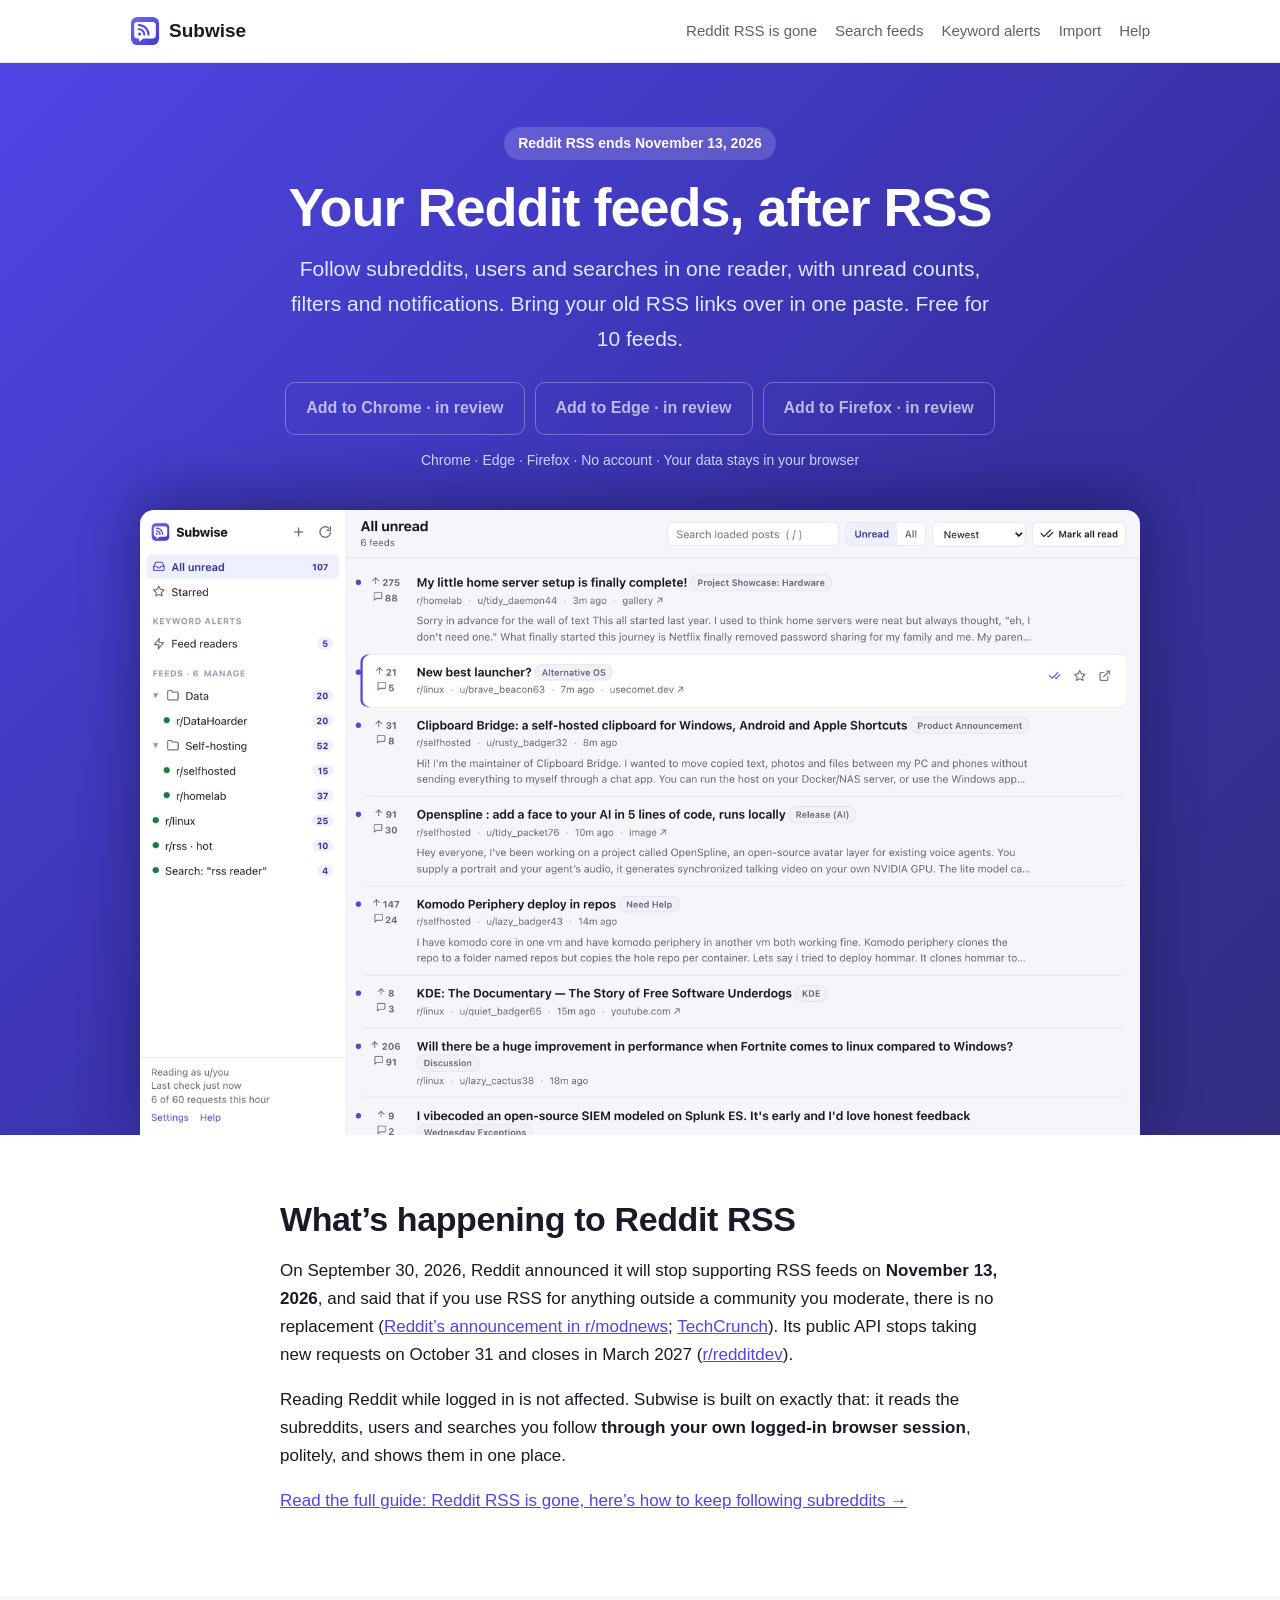
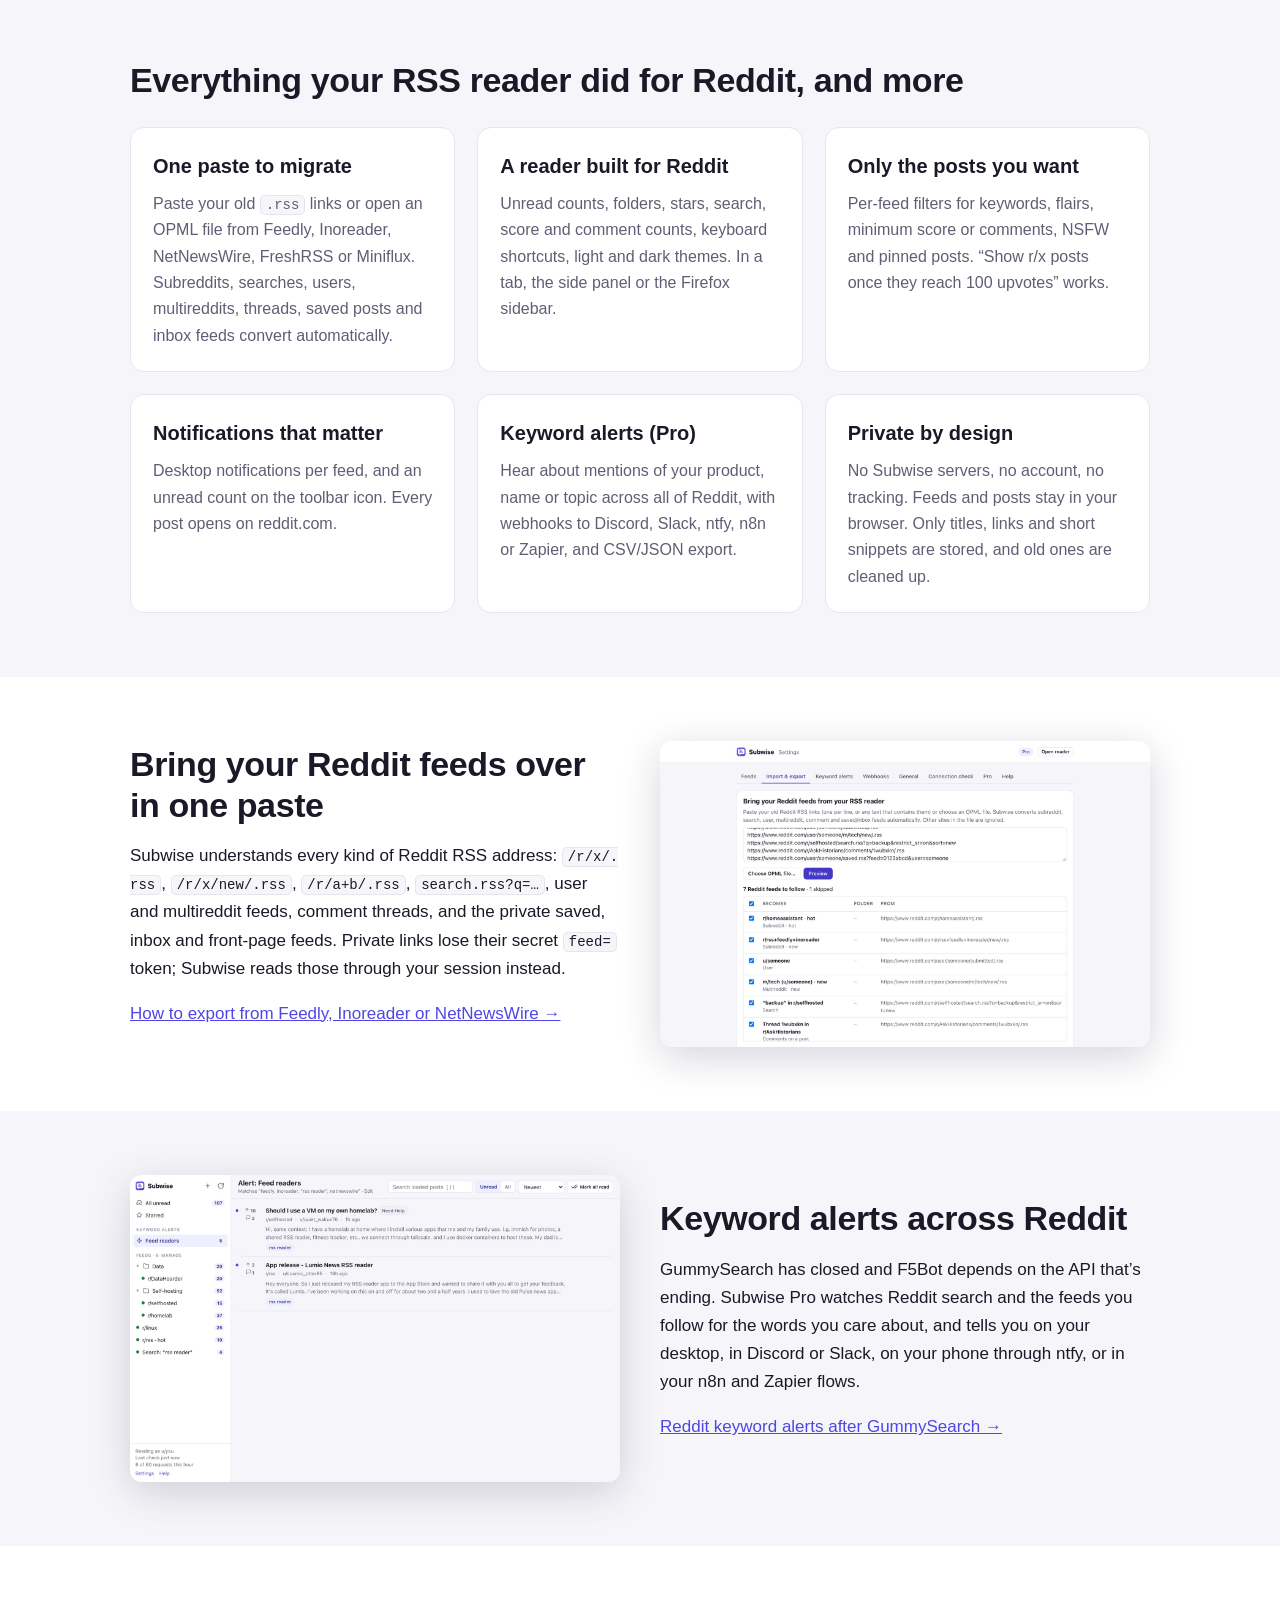
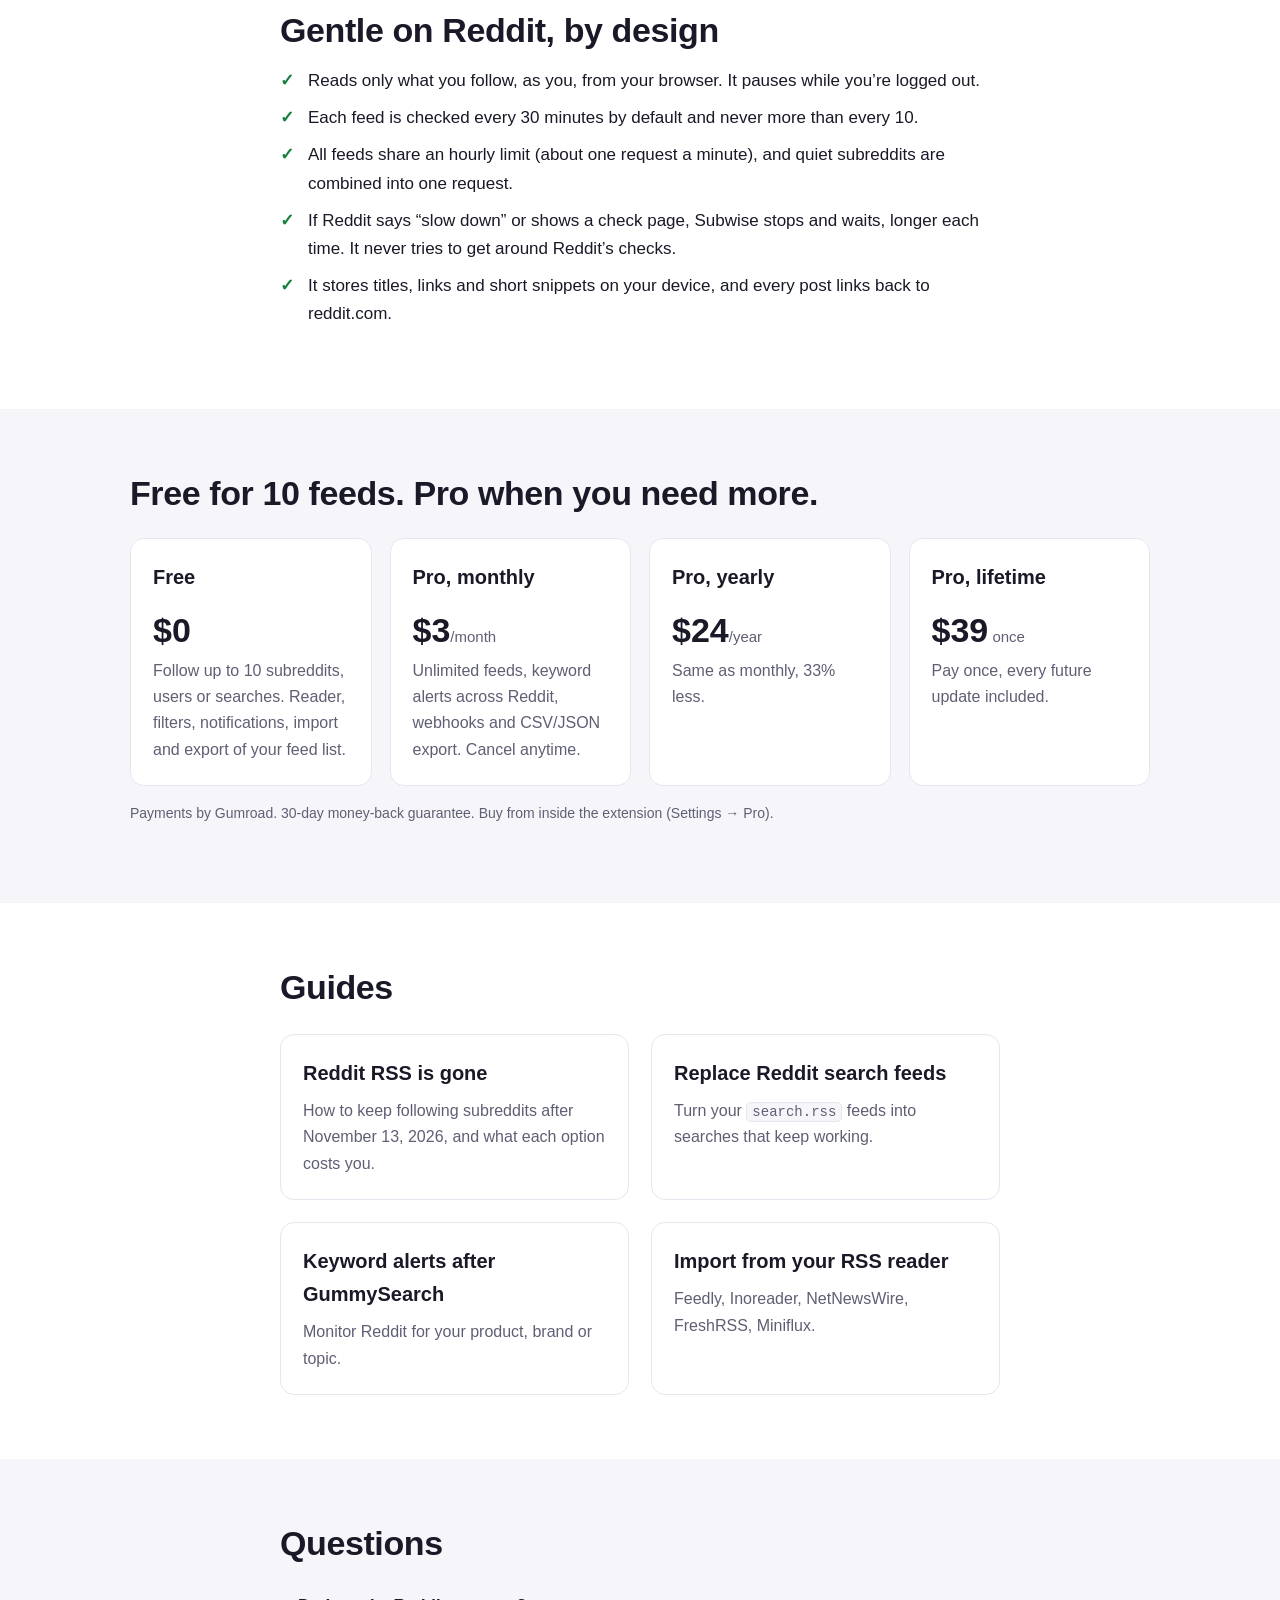
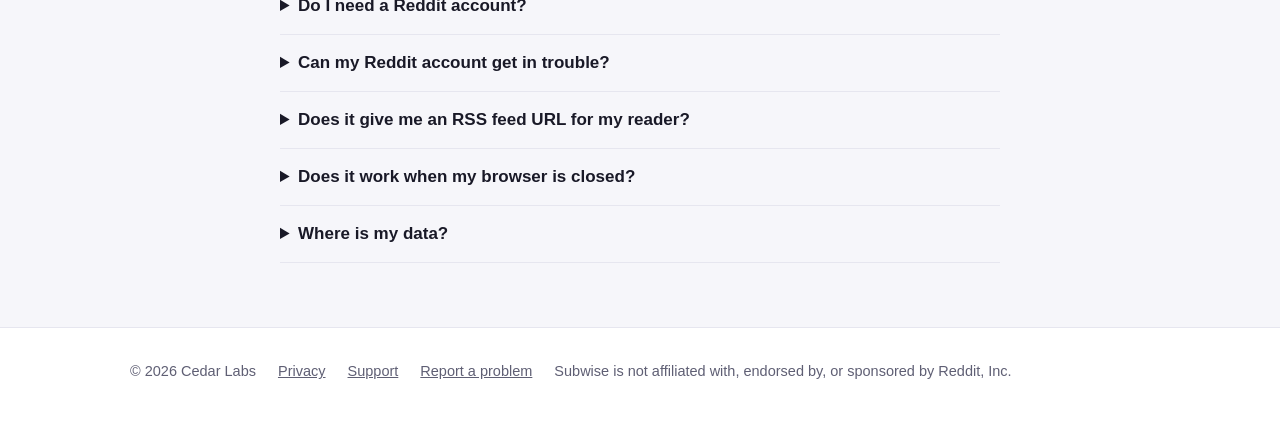
==== index.html @ 4b00b006 "Subwise website and guides Co-Authored-By: Claude Opus 5.5 <noreply@anthropic.com>" ====
<!doctype html>
<html lang="en">
<head>
<meta charset="utf-8">
<meta name="viewport" content="width=device-width, initial-scale=1">
<title>Subwise: Reddit RSS replacement, subreddit notifier and keyword alerts</title>
<meta name="description" content="Reddit RSS ends on November 13, 2026. Subwise is a browser extension that keeps your subreddit, search and user feeds working, with unread counts, filters, notifications and keyword alerts.">
<link rel="canonical" href="https://nkiro33.github.io/subwise/">
<link rel="icon" href="img/favicon-32.png">
<meta property="og:type" content="website">
<meta property="og:title" content="Subwise: Reddit RSS replacement, subreddit notifier and keyword alerts">
<meta property="og:description" content="Reddit RSS ends on November 13, 2026. Subwise is a browser extension that keeps your subreddit, search and user feeds working, with unread counts, filters, notifications and keyword alerts.">
<meta property="og:url" content="https://nkiro33.github.io/subwise/">
<meta property="og:image" content="https://nkiro33.github.io/subwise/img/og.png">
<meta name="twitter:card" content="summary_large_image">
<link rel="stylesheet" href="style.css">
<script type="application/ld+json">{"@context":"https://schema.org","@type":"SoftwareApplication","name":"Subwise","applicationCategory":"BrowserApplication","operatingSystem":"Chrome, Edge, Firefox","description":"Follow subreddits, users and searches after Reddit RSS ends.","offers":[{"@type":"Offer","price":"0","priceCurrency":"USD"},{"@type":"Offer","price":"3","priceCurrency":"USD","description":"Pro, monthly"}]}</script>
</head>
<body>
<header class="top"><div class="wrap">
  <a class="brand" href="./"><img src="img/icon.svg" alt="">Subwise</a>
  <nav><a href="reddit-rss-alternative.html">Reddit RSS is gone</a><a href="replace-reddit-search-rss.html">Search feeds</a><a href="reddit-keyword-alerts.html">Keyword alerts</a><a href="import-reddit-feeds.html">Import</a><a href="support.html">Help</a></nav>
</div></header>
<section class="hero"><div class="wrap">
  <span class="badge">Reddit RSS ends November 13, 2026</span>
  <h1>Your Reddit feeds, after RSS</h1>
  <p class="lead">Follow subreddits, users and searches in one reader, with unread counts, filters and notifications. Bring your old RSS links over in one paste. Free for 10 feeds.</p>
  <div class="cta"><a class="btn ghost" aria-disabled="true" title="In store review">Add to Chrome · in review</a><a class="btn ghost" aria-disabled="true" title="In store review">Add to Edge · in review</a><a class="btn ghost" aria-disabled="true" title="In store review">Add to Firefox · in review</a></div>
  <small>Chrome · Edge · Firefox · No account · Your data stays in your browser</small>
  <img class="shot" src="img/1-reader.jpg" alt="The Subwise reader showing unread posts from several subreddits, with folders and unread counts" width="1600" height="1000">
</div></section>

<section><div class="narrow">
  <h2>What’s happening to Reddit RSS</h2>
  <p>On September 30, 2026, Reddit announced it will stop supporting RSS feeds on <b>November 13, 2026</b>, and said that if you use RSS for anything outside a community you moderate, there is no replacement (<a href="https://www.reddit.com/r/modnews/comments/1wubgvt/continuing_our_infrastructure_updates_whats/">Reddit’s announcement in r/modnews</a>; <a href="https://techcrunch.com/2026/09/30/reddit-is-killing-rss-feeds-ending-public-api-access-because-of-ai-bots/">TechCrunch</a>). Its public API stops taking new requests on October 31 and closes in March 2027 (<a href="https://www.reddit.com/r/redditdev/comments/1wubcvf/moving_data_api_apps_to_the_developer_platform/">r/redditdev</a>).</p>
  <p>Reading Reddit while logged in is not affected. Subwise is built on exactly that: it reads the subreddits, users and searches you follow <b>through your own logged-in browser session</b>, politely, and shows them in one place.</p>
  <p><a href="reddit-rss-alternative.html">Read the full guide: Reddit RSS is gone, here’s how to keep following subreddits →</a></p>
</div></section>

<section class="soft"><div class="wrap">
  <h2>Everything your RSS reader did for Reddit, and more</h2>
  <div class="grid3">
    <div class="card"><h3>One paste to migrate</h3><p>Paste your old <code>.rss</code> links or open an OPML file from Feedly, Inoreader, NetNewsWire, FreshRSS or Miniflux. Subreddits, searches, users, multireddits, threads, saved posts and inbox feeds convert automatically.</p></div>
    <div class="card"><h3>A reader built for Reddit</h3><p>Unread counts, folders, stars, search, score and comment counts, keyboard shortcuts, light and dark themes. In a tab, the side panel or the Firefox sidebar.</p></div>
    <div class="card"><h3>Only the posts you want</h3><p>Per-feed filters for keywords, flairs, minimum score or comments, NSFW and pinned posts. “Show r/x posts once they reach 100 upvotes” works.</p></div>
    <div class="card"><h3>Notifications that matter</h3><p>Desktop notifications per feed, and an unread count on the toolbar icon. Every post opens on reddit.com.</p></div>
    <div class="card"><h3>Keyword alerts (Pro)</h3><p>Hear about mentions of your product, name or topic across all of Reddit, with webhooks to Discord, Slack, ntfy, n8n or Zapier, and CSV/JSON export.</p></div>
    <div class="card"><h3>Private by design</h3><p>No Subwise servers, no account, no tracking. Feeds and posts stay in your browser. Only titles, links and short snippets are stored, and old ones are cleaned up.</p></div>
  </div>
</div></section>

<section><div class="wrap split">
  <div><h2>Bring your Reddit feeds over in one paste</h2>
  <p>Subwise understands every kind of Reddit RSS address: <code>/r/x/.rss</code>, <code>/r/x/new/.rss</code>, <code>/r/a+b/.rss</code>, <code>search.rss?q=…</code>, user and multireddit feeds, comment threads, and the private saved, inbox and front-page feeds. Private links lose their secret <code>feed=</code> token; Subwise reads those through your session instead.</p>
  <p><a href="import-reddit-feeds.html">How to export from Feedly, Inoreader or NetNewsWire →</a></p></div>
  <img src="img/2-import.jpg" alt="Import screen converting old Reddit RSS links into Subwise feeds" loading="lazy" width="1600" height="1000">
</div></section>

<section class="soft"><div class="wrap split">
  <img src="img/3-alerts.jpg" alt="Keyword alert matches in the Subwise reader" loading="lazy" width="1600" height="1000">
  <div><h2>Keyword alerts across Reddit</h2>
  <p>GummySearch has closed and F5Bot depends on the API that’s ending. Subwise Pro watches Reddit search and the feeds you follow for the words you care about, and tells you on your desktop, in Discord or Slack, on your phone through ntfy, or in your n8n and Zapier flows.</p>
  <p><a href="reddit-keyword-alerts.html">Reddit keyword alerts after GummySearch →</a></p></div>
</div></section>

<section><div class="narrow">
  <h2>Gentle on Reddit, by design</h2>
  <ul class="checks">
    <li>Reads only what you follow, as you, from your browser. It pauses while you’re logged out.</li>
    <li>Each feed is checked every 30 minutes by default and never more than every 10.</li>
    <li>All feeds share an hourly limit (about one request a minute), and quiet subreddits are combined into one request.</li>
    <li>If Reddit says “slow down” or shows a check page, Subwise stops and waits, longer each time. It never tries to get around Reddit’s checks.</li>
    <li>It stores titles, links and short snippets on your device, and every post links back to reddit.com.</li>
  </ul>
</div></section>

<section class="soft" id="pricing"><div class="wrap">
  <h2>Free for 10 feeds. Pro when you need more.</h2>
  <div class="price-grid">
    <div class="card"><h3>Free</h3><div class="price">$0</div><p>Follow up to 10 subreddits, users or searches. Reader, filters, notifications, import and export of your feed list.</p></div>
    <div class="card"><h3>Pro, monthly</h3><div class="price">$3<small>/month</small></div><p>Unlimited feeds, keyword alerts across Reddit, webhooks and CSV/JSON export. Cancel anytime.</p></div>
    <div class="card"><h3>Pro, yearly</h3><div class="price">$24<small>/year</small></div><p>Same as monthly, 33% less.</p></div>
    <div class="card"><h3>Pro, lifetime</h3><div class="price">$39<small> once</small></div><p>Pay once, every future update included.</p></div>
  </div>
  <p class="small" style="margin-top:16px">Payments by Gumroad. 30-day money-back guarantee. Buy from inside the extension (Settings → Pro).</p>
</div></section>

<section><div class="narrow">
  <h2>Guides</h2>
  <div class="grid3 guides">
    <a class="card" href="reddit-rss-alternative.html"><h3>Reddit RSS is gone</h3><p>How to keep following subreddits after November 13, 2026, and what each option costs you.</p></a>
    <a class="card" href="replace-reddit-search-rss.html"><h3>Replace Reddit search feeds</h3><p>Turn your <code>search.rss</code> feeds into searches that keep working.</p></a>
    <a class="card" href="reddit-keyword-alerts.html"><h3>Keyword alerts after GummySearch</h3><p>Monitor Reddit for your product, brand or topic.</p></a>
    <a class="card" href="import-reddit-feeds.html"><h3>Import from your RSS reader</h3><p>Feedly, Inoreader, NetNewsWire, FreshRSS, Miniflux.</p></a>
  </div>
</div></section>

<section class="soft"><div class="narrow faq">
  <h2>Questions</h2>
  <details><summary>Do I need a Reddit account?</summary><p>Yes. Reddit stopped serving its data pages (<code>.json</code>) to logged-out visitors in May 2026, and Subwise only reads Reddit as you, through your logged-in session. A free account that never posts is enough.</p></details>
  <details><summary>Can my Reddit account get in trouble?</summary><p>Subwise behaves like a person leaving a Reddit tab open: a few requests an hour per feed, an overall cap of about one a minute, and an immediate stop if Reddit pushes back. It doesn’t post, vote or comment, and it never works around Reddit’s checks. Reddit hasn’t published rules for browser extensions, so we keep the footprint small on purpose.</p></details>
  <details><summary>Does it give me an RSS feed URL for my reader?</summary><p>No. Republishing Reddit as a public feed is exactly what Reddit is shutting down, so Subwise keeps your feeds in its own reader instead. Pro webhooks can push new posts (titles, links, short snippets) to Discord, Slack, ntfy or your automations.</p></details>
  <details><summary>Does it work when my browser is closed?</summary><p>No. Subwise runs in your browser, so it checks while the browser is open and catches up when you open it again.</p></details>
  <details><summary>Where is my data?</summary><p>In your browser only. There are no Subwise servers. See the <a href="privacy.html">privacy policy</a>.</p></details>
</div></section>
<footer><div class="wrap">
  <span>© 2026 Cedar Labs</span>
  <a href="privacy.html">Privacy</a>
  <a href="support.html">Support</a>
  <a href="https://github.com/nkiro33/subwise/issues">Report a problem</a>
  <span>Subwise is not affiliated with, endorsed by, or sponsored by Reddit, Inc.</span>
</div></footer>
</body>
</html>
---- style.css ----
:root {
  --bg: #ffffff; --soft: #f6f6fa; --text: #191927; --muted: #5f5f74; --border: #e6e6ef;
  --accent: #4f46e5; --accent-dark: #3730a3; --accent-weak: #eef0ff; --ok: #15803d; --warn-weak: #fdf6e3;
  --font: -apple-system, BlinkMacSystemFont, "Segoe UI", Roboto, "Helvetica Neue", Arial, sans-serif;
}
@media (prefers-color-scheme: dark) {
  :root { --bg: #0f1117; --soft: #161922; --text: #e6e8ef; --muted: #a0a6b8; --border: #272c39; --accent: #8b8cf8; --accent-dark: #c7c8ff; --accent-weak: #22244a; --ok: #4ade80; --warn-weak: #2b2410; }
}
* { box-sizing: border-box; }
html { -webkit-text-size-adjust: 100%; }
body { margin: 0; font: 17px/1.65 var(--font); color: var(--text); background: var(--bg); -webkit-font-smoothing: antialiased; }
a { color: var(--accent); }
img { max-width: 100%; height: auto; }
.wrap { max-width: 1060px; margin: 0 auto; padding: 0 20px; }
.narrow { max-width: 760px; margin: 0 auto; padding: 0 20px; }
header.top { border-bottom: 1px solid var(--border); }
header.top .wrap { display: flex; align-items: center; gap: 18px; height: 62px; }
.brand { display: flex; align-items: center; gap: 9px; font-weight: 800; font-size: 19px; color: var(--text); text-decoration: none; }
.brand img { width: 30px; height: 30px; }
header.top nav { margin-left: auto; display: flex; gap: 18px; font-size: 15px; }
header.top nav a { color: var(--muted); text-decoration: none; }
header.top nav a:hover { color: var(--text); }
.hero { background: linear-gradient(135deg, #4f46e5 0%, #3730a3 60%, #312e81 100%); color: #fff; padding: 64px 0 0; overflow: hidden; }
.hero .wrap { text-align: center; }
.badge { display: inline-block; background: rgba(255,255,255,.16); border-radius: 99px; padding: 5px 14px; font-size: 14px; font-weight: 600; margin-bottom: 18px; }
.hero h1 { font-size: clamp(32px, 5.4vw, 54px); line-height: 1.08; margin: 0 0 16px; letter-spacing: -1px; }
.hero p.lead { font-size: clamp(18px, 2.4vw, 21px); color: #e0e7ff; max-width: 720px; margin: 0 auto 26px; }
.cta { display: flex; gap: 10px; justify-content: center; flex-wrap: wrap; margin-bottom: 14px; }
.btn { display: inline-flex; align-items: center; gap: 8px; padding: 12px 20px; border-radius: 10px; font-weight: 700; font-size: 16px; text-decoration: none; border: 1px solid transparent; }
.btn.light { background: #fff; color: #312e81; }
.btn.ghost { border-color: rgba(255,255,255,.45); color: #fff; }
.btn.primary { background: var(--accent); color: #fff; }
.btn[aria-disabled="true"] { opacity: .65; pointer-events: none; }
.hero small { display: block; color: #c7d2fe; font-size: 14px; margin-bottom: 38px; }
.hero .shot { max-width: 1000px; margin: 0 auto; border-radius: 14px 14px 0 0; box-shadow: 0 -10px 60px rgba(10,10,40,.45); display: block; }
section { padding: 64px 0; }
section.soft { background: var(--soft); }
h2 { font-size: clamp(26px, 3.2vw, 34px); line-height: 1.2; letter-spacing: -.4px; margin: 0 0 14px; }
h3 { font-size: 20px; margin: 26px 0 8px; }
.grid3 { display: grid; grid-template-columns: repeat(auto-fit, minmax(260px, 1fr)); gap: 22px; margin-top: 26px; }
.card { background: var(--bg); border: 1px solid var(--border); border-radius: 14px; padding: 22px; }
section.soft .card { background: var(--bg); }
.card h3 { margin-top: 0; }
.card p { margin: 0; color: var(--muted); font-size: 16px; }
.split { display: grid; grid-template-columns: 1fr 1fr; gap: 40px; align-items: center; }
.split img { border-radius: 12px; box-shadow: 0 10px 40px rgba(20,20,60,.18); }
@media (max-width: 800px) { .split { grid-template-columns: 1fr; } header.top nav { display: none; } }
ul.checks { list-style: none; padding: 0; }
ul.checks li { padding-left: 28px; position: relative; margin: 9px 0; }
ul.checks li::before { content: "✓"; position: absolute; left: 0; color: var(--ok); font-weight: 800; }
.price-grid { display: grid; grid-template-columns: repeat(auto-fit, minmax(220px, 1fr)); gap: 18px; margin-top: 24px; }
.price { font-size: 34px; font-weight: 800; }
.price small { font-size: 15px; color: var(--muted); font-weight: 500; }
table { border-collapse: collapse; width: 100%; font-size: 15.5px; margin: 14px 0 22px; }
th, td { text-align: left; padding: 9px 10px; border-bottom: 1px solid var(--border); vertical-align: top; }
th { font-size: 13px; text-transform: uppercase; letter-spacing: .04em; color: var(--muted); }
code { font: 14px ui-monospace, SFMono-Regular, Menlo, monospace; background: var(--soft); border: 1px solid var(--border); border-radius: 5px; padding: 1px 5px; word-break: break-all; }
article { padding: 44px 0 70px; }
article h1 { font-size: clamp(30px, 4.6vw, 44px); line-height: 1.12; letter-spacing: -.8px; margin: 0 0 14px; }
article .meta { color: var(--muted); font-size: 15px; margin-bottom: 26px; }
article h2 { margin-top: 40px; }
.note { background: var(--accent-weak); border-radius: 12px; padding: 16px 18px; margin: 22px 0; }
.note.warn { background: var(--warn-weak); }
.steps { counter-reset: s; list-style: none; padding: 0; }
.steps li { counter-increment: s; position: relative; padding-left: 46px; margin: 18px 0; }
.steps li::before { content: counter(s); position: absolute; left: 0; top: 0; width: 32px; height: 32px; border-radius: 50%; background: var(--accent-weak); color: var(--accent-dark); font-weight: 800; display: flex; align-items: center; justify-content: center; }
.faq details { border-bottom: 1px solid var(--border); padding: 14px 0; }
.faq summary { cursor: pointer; font-weight: 700; }
.faq details p { margin: 10px 0 0; color: var(--muted); }
footer { border-top: 1px solid var(--border); padding: 32px 0 46px; color: var(--muted); font-size: 14.5px; }
footer .wrap { display: flex; gap: 22px; flex-wrap: wrap; align-items: center; }
footer a { color: var(--muted); }
.guides a.card { text-decoration: none; color: inherit; display: block; }
.guides a.card:hover { border-color: var(--accent); }
.small { font-size: 14px; color: var(--muted); }
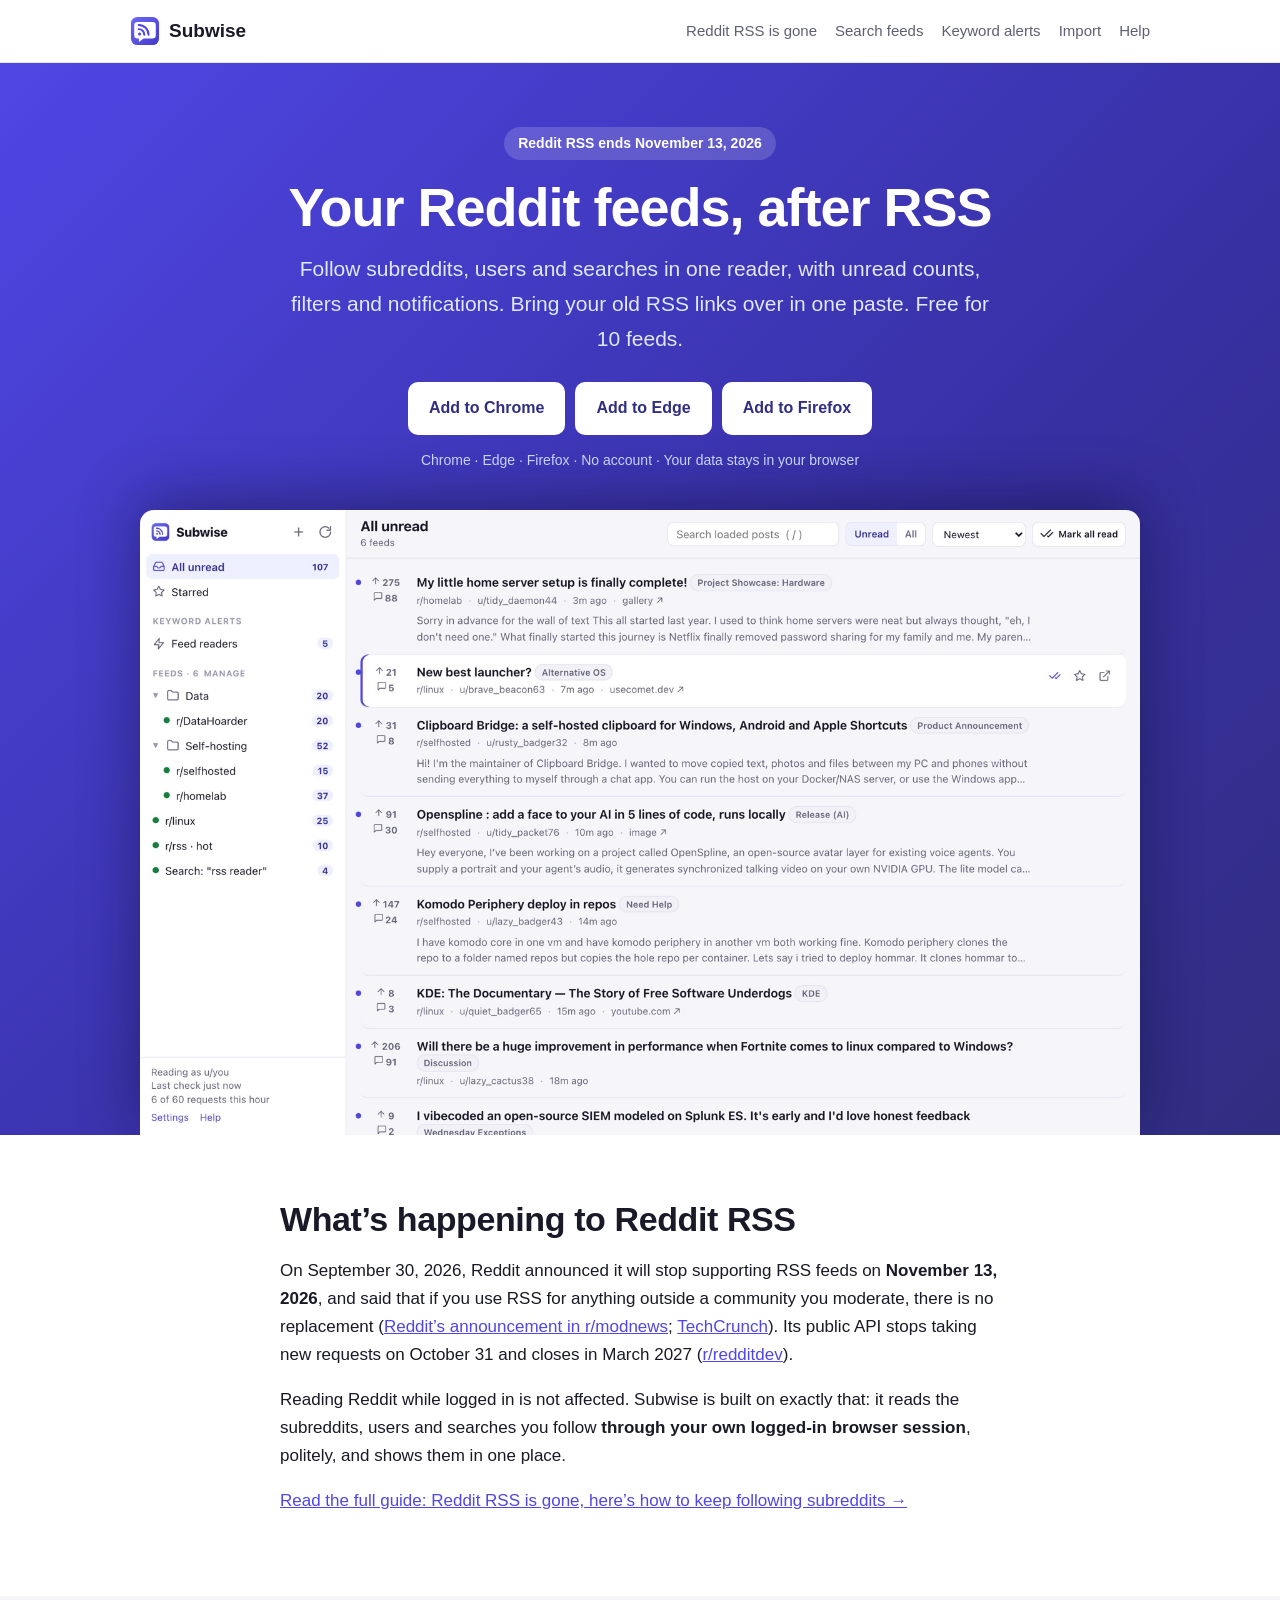
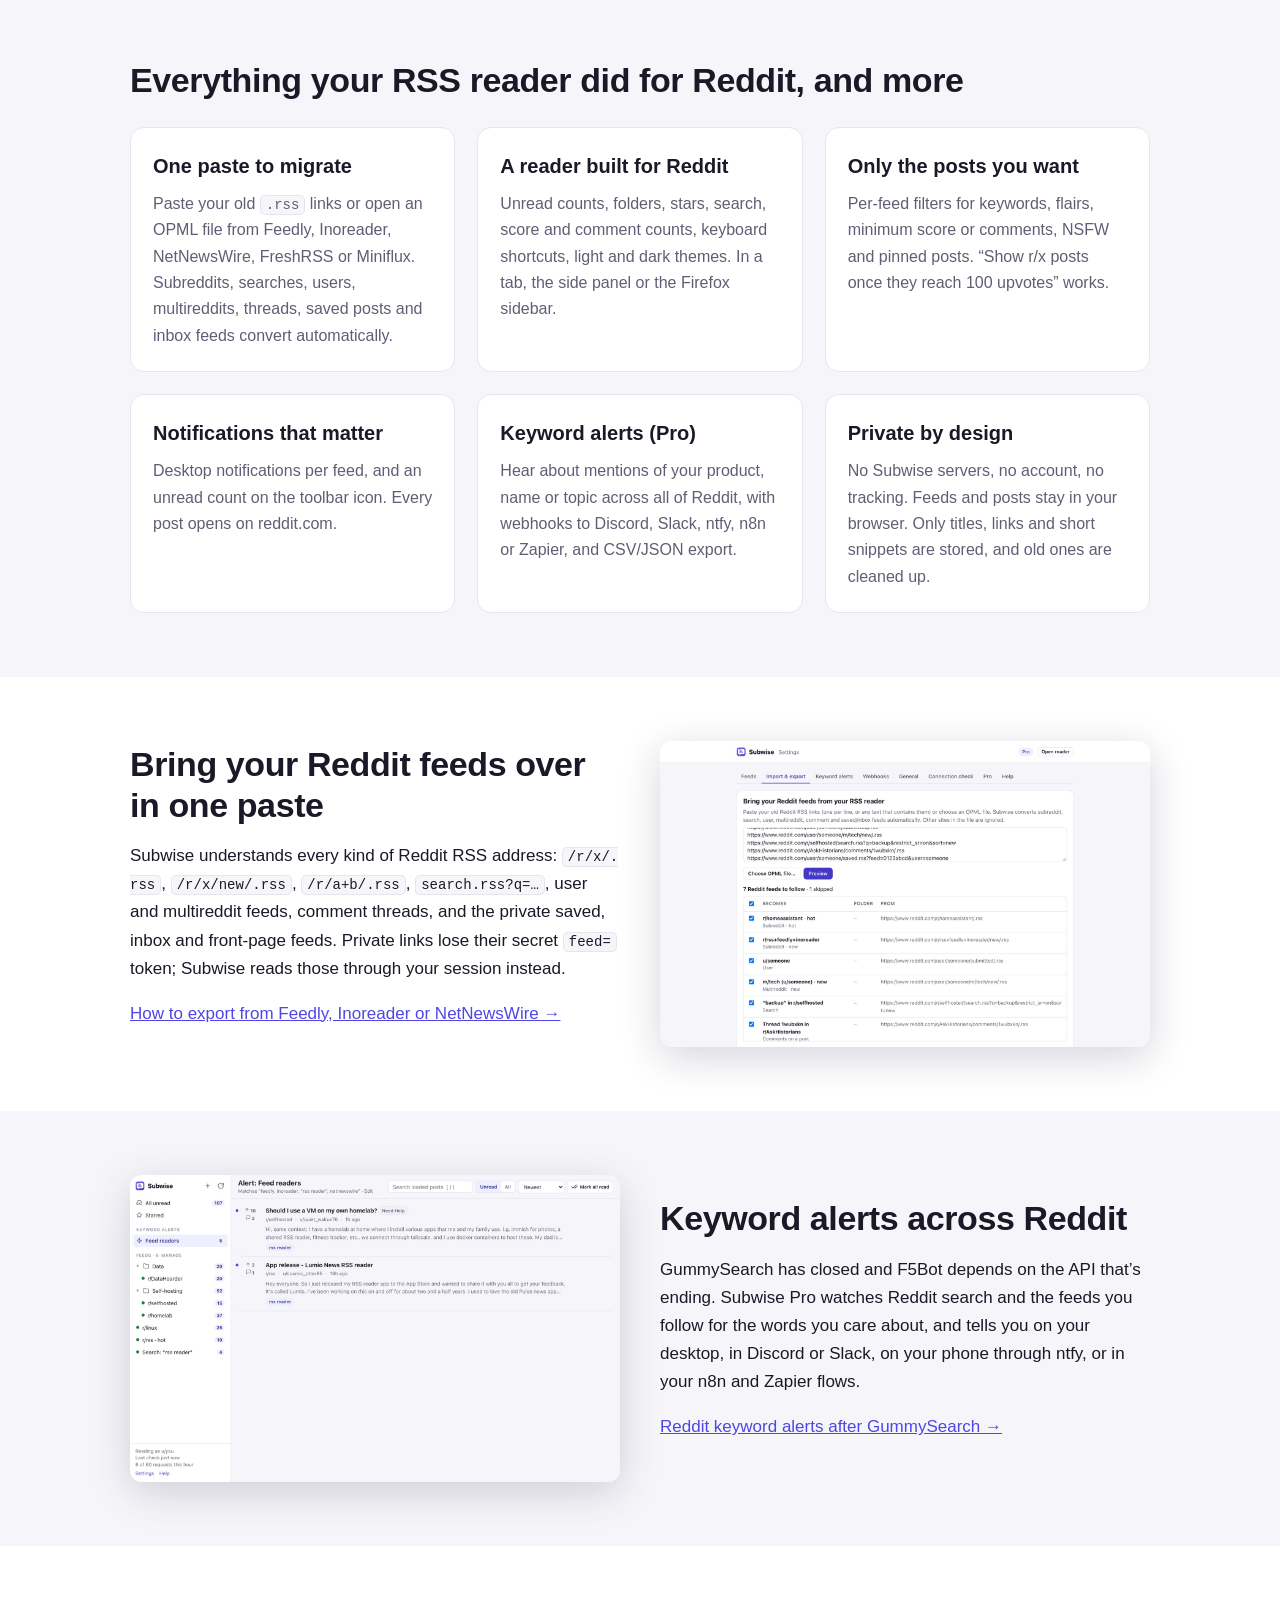
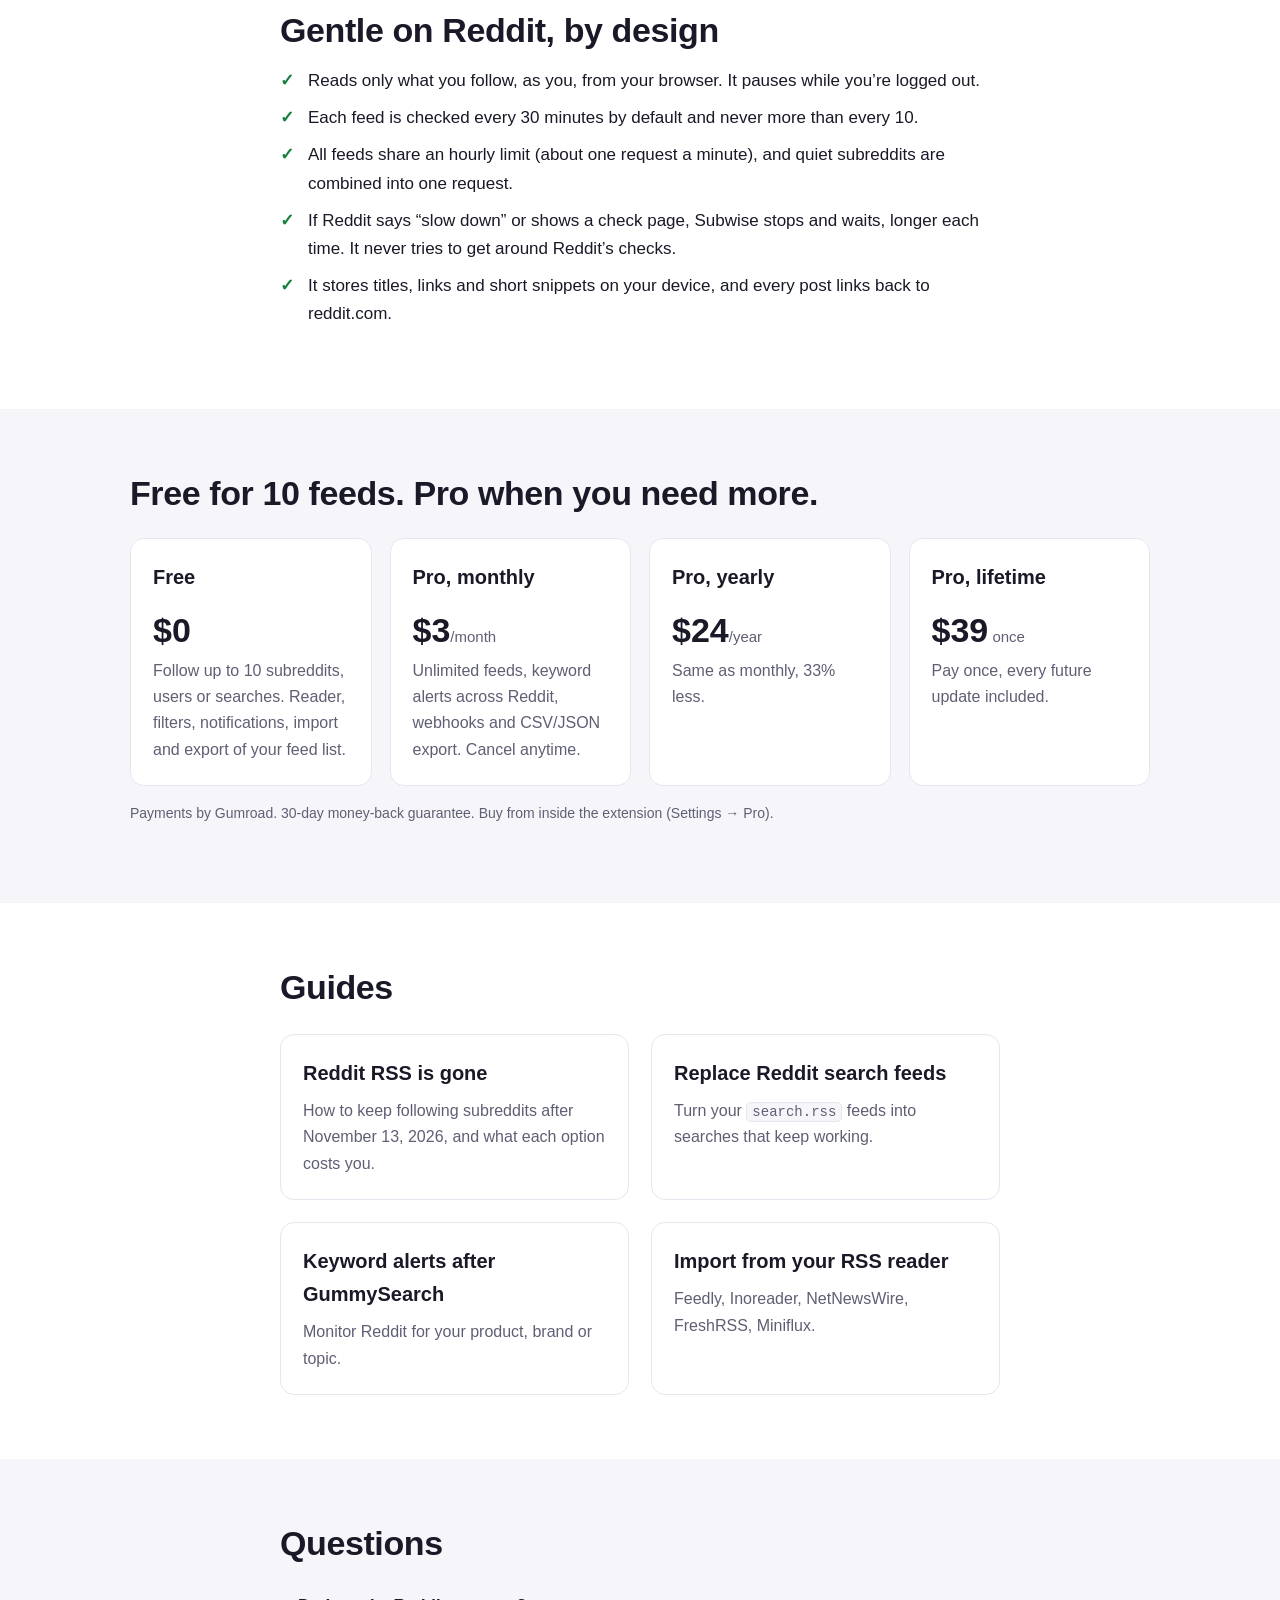
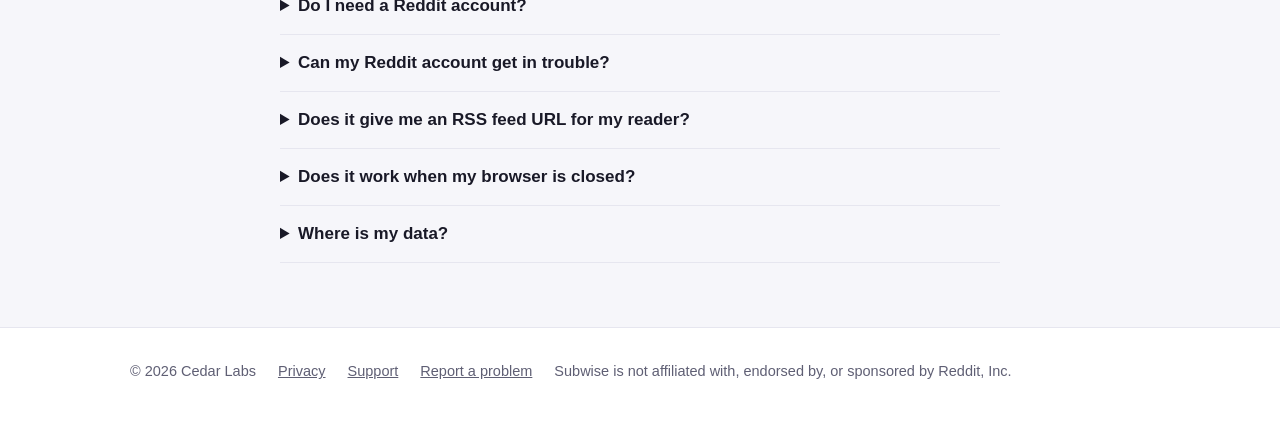
==== commit 99a3f22a: "Install buttons: link to the live Chrome, Edge and Firefox listings Co-Authored-By: Claude Opus 5.5 " ====
--- a/index.html
+++ b/index.html
@@ -25,7 +25,7 @@
   <span class="badge">Reddit RSS ends November 13, 2026</span>
   <h1>Your Reddit feeds, after RSS</h1>
   <p class="lead">Follow subreddits, users and searches in one reader, with unread counts, filters and notifications. Bring your old RSS links over in one paste. Free for 10 feeds.</p>
-  <div class="cta"><a class="btn ghost" aria-disabled="true" title="In store review">Add to Chrome · in review</a><a class="btn ghost" aria-disabled="true" title="In store review">Add to Edge · in review</a><a class="btn ghost" aria-disabled="true" title="In store review">Add to Firefox · in review</a></div>
+  <div class="cta"><a class="btn light" href="https://chromewebstore.google.com/detail/mabkemiilfppfpgmgajnjgkemgonjhcn" rel="noopener">Add to Chrome</a><a class="btn light" href="https://microsoftedge.microsoft.com/addons/detail/ghckfjpcpcoimbggmikcpidoipdnkmbn" rel="noopener">Add to Edge</a><a class="btn light" href="https://addons.mozilla.org/firefox/addon/subwise/" rel="noopener">Add to Firefox</a></div>
   <small>Chrome · Edge · Firefox · No account · Your data stays in your browser</small>
   <img class="shot" src="img/1-reader.jpg" alt="The Subwise reader showing unread posts from several subreddits, with folders and unread counts" width="1600" height="1000">
 </div></section>
